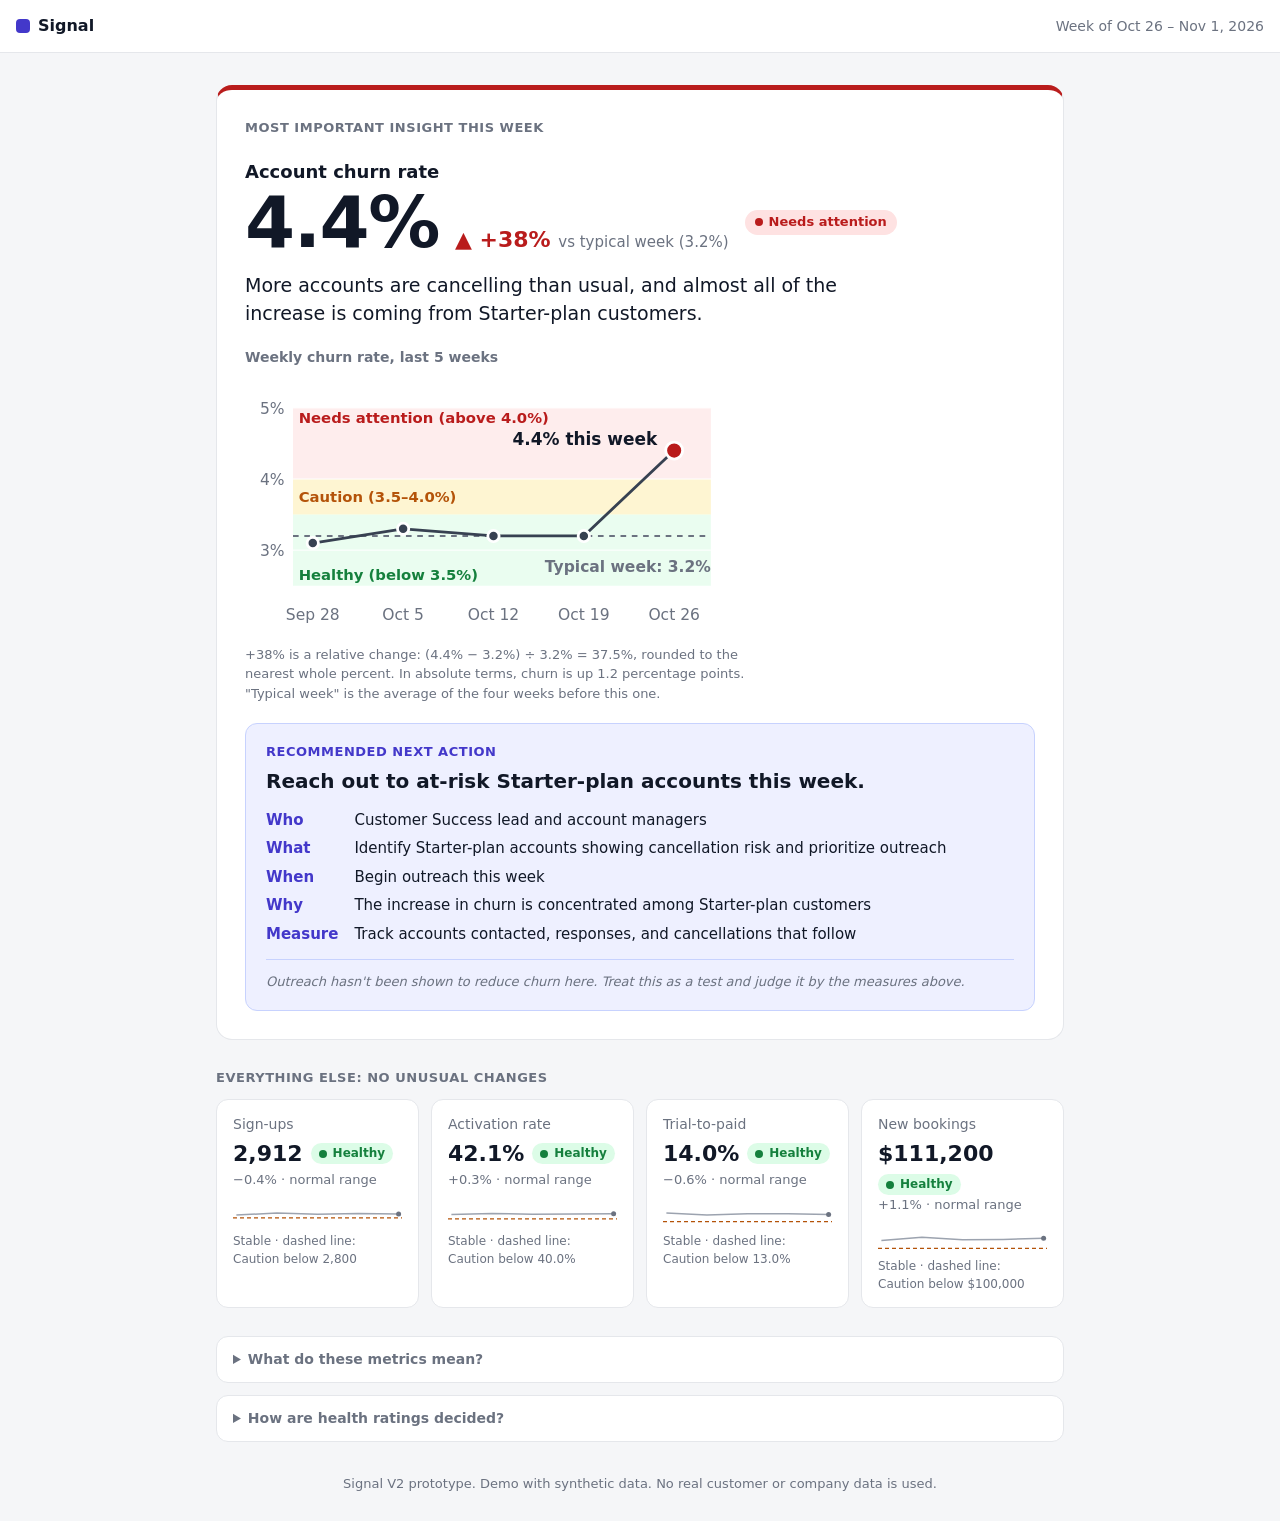
==== 01-velocity/signal-prototype-v2.html @ 641d4ac4 "Rename signal-v2.html to signal-prototype-v2.html" ====
<!doctype html>
<!-- Signal V2: self-contained prototype (HTML + embedded CSS, no external files). Synthetic data only. -->
<html lang="en">
<head>
  <meta charset="utf-8">
  <meta name="viewport" content="width=device-width, initial-scale=1">
  <title>Signal V2 · Weekly metrics</title>
  <style>
    :root {
      --bg: #f5f6f8;
      --surface: #ffffff;
      --text: #111827;
      --muted: #6b7280;
      --border: #e5e7eb;
      --accent: #4338ca;
      --accent-soft: #eef0ff;

      /* Health colors: dark tone for text/marks, soft tone for backgrounds */
      --good: #15803d;
      --good-soft: #dcfce7;
      --caution: #b45309;
      --caution-soft: #fef3c7;
      --bad: #b91c1c;
      --bad-soft: #fee2e2;
    }

    * { box-sizing: border-box; }

    body {
      margin: 0;
      background: var(--bg);
      color: var(--text);
      font: 16px/1.5 system-ui, -apple-system, "Segoe UI", Roboto, sans-serif;
    }

    .topbar {
      display: flex;
      justify-content: space-between;
      align-items: center;
      flex-wrap: wrap;
      gap: 8px;
      padding: 14px 16px;
      background: var(--surface);
      border-bottom: 1px solid var(--border);
    }
    .brand { display: flex; align-items: center; gap: 8px; font-weight: 700; }
    .logo { width: 14px; height: 14px; border-radius: 4px; background: var(--accent); }
    .week { color: var(--muted); font-size: 14px; }

    main { max-width: 880px; margin: 0 auto; padding: 32px 16px 16px; display: grid; gap: 28px; }

    .label {
      margin: 0;
      font-size: 13px;
      font-weight: 600;
      letter-spacing: 0.04em;
      text-transform: uppercase;
      color: var(--muted);
    }

    /* Health badges */
    .health {
      display: inline-flex;
      align-items: center;
      gap: 6px;
      padding: 2px 10px;
      border-radius: 999px;
      font-size: 13px;
      font-weight: 600;
      line-height: 1.6;
      white-space: nowrap;
    }
    .health .dot { width: 8px; height: 8px; border-radius: 50%; background: currentColor; }
    .health.good { color: var(--good); background: var(--good-soft); }
    .health.caution { color: var(--caution); background: var(--caution-soft); }
    .health.bad { color: var(--bad); background: var(--bad-soft); }

    /* Most important insight */
    .insight {
      background: var(--surface);
      border: 1px solid var(--border);
      border-top: 5px solid var(--bad);
      border-radius: 16px;
      padding: 28px;
      display: grid;
      gap: 20px;
    }
    .metric-name { margin: 0; font-size: 18px; font-weight: 600; }
    .value-row { display: flex; align-items: baseline; gap: 8px 16px; flex-wrap: wrap; }
    .value { margin: 0; font-size: 72px; font-weight: 700; line-height: 1.05; letter-spacing: -0.02em; }
    .change { margin: 0; font-size: 22px; font-weight: 700; }
    .change.bad { color: var(--bad); }
    .vs { font-size: 15px; font-weight: 400; color: var(--muted); }
    .value-row .health { align-self: center; }
    .takeaway { margin: 12px 0 0; font-size: 19px; line-height: 1.45; max-width: 52ch; }

    /* Churn trend chart */
    .trend { margin: 0; }
    .trend-title { font-size: 14px; font-weight: 600; color: var(--muted); margin-bottom: 6px; }
    .trend-chart { display: block; width: 100%; max-width: 480px; height: auto; overflow: visible; }
    .trend-chart text { font-family: inherit; font-size: 11px; fill: var(--muted); }
    .trend-chart .zone-good { fill: var(--good-soft); opacity: 0.6; }
    .trend-chart .zone-caution { fill: var(--caution-soft); opacity: 0.8; }
    .trend-chart .zone-bad { fill: var(--bad-soft); opacity: 0.6; }
    .trend-chart .zone-labels text { font-size: 10.5px; font-weight: 600; }
    .trend-chart .zone-labels .good { fill: var(--good); }
    .trend-chart .zone-labels .caution { fill: var(--caution); }
    .trend-chart .zone-labels .bad { fill: var(--bad); }
    .trend-chart .grid line { stroke: #ffffff; stroke-opacity: 0.7; stroke-width: 1; }
    .trend-chart .benchmark { stroke: #6b7280; stroke-width: 1.5; stroke-dasharray: 4 4; }
    .trend-chart .benchmark-label { font-size: 11px; font-weight: 600; }
    .trend-chart .trend-line { fill: none; stroke: #374151; stroke-width: 2; stroke-linejoin: round; stroke-linecap: round; }
    .trend-chart .points circle { fill: #374151; stroke: var(--surface); stroke-width: 2; }
    .trend-chart .points .now { fill: var(--bad); }
    .trend-chart .now-label { font-size: 12px; font-weight: 700; fill: var(--text); }
    .trend-note { margin: 8px 0 0; font-size: 13px; color: var(--muted); max-width: 62ch; }

    /* Recommended action */
    .action { background: var(--accent-soft); border: 1px solid #c7d2fe; border-radius: 12px; padding: 18px 20px; }
    .action .label { color: var(--accent); }
    .action-text { margin: 6px 0 0; font-size: 20px; font-weight: 700; line-height: 1.35; }
    .plan { display: grid; grid-template-columns: max-content 1fr; gap: 6px 16px; margin: 14px 0 0; font-size: 15px; }
    .plan dt { font-weight: 700; color: var(--accent); }
    .plan dd { margin: 0; }
    .caveat { margin: 14px 0 0; padding-top: 12px; border-top: 1px solid #c7d2fe; font-size: 13px; color: var(--muted); font-style: italic; }

    /* Everything else */
    .tiles { display: grid; grid-template-columns: repeat(4, minmax(0, 1fr)); gap: 12px; margin-top: 12px; }
    .tile { background: var(--surface); border: 1px solid var(--border); border-radius: 12px; padding: 14px 16px; }
    .tile p { margin: 0; }
    .tile-name { font-size: 14px; color: var(--muted); }
    .tile-head { display: flex; align-items: center; flex-wrap: wrap; gap: 4px 8px; margin-top: 2px; }
    .tile-head .health { font-size: 12px; padding: 1px 8px; }
    .tile-value { font-size: 22px; font-weight: 700; }
    .tile-change { font-size: 13px; color: var(--muted); }
    .spark { display: block; width: 100%; height: 28px; margin-top: 10px; overflow: visible; }
    .spark polyline { fill: none; stroke: #9ca3af; stroke-width: 1.5; stroke-linejoin: round; vector-effect: non-scaling-stroke; }
    .spark .spark-end { stroke: var(--muted); stroke-width: 5; stroke-linecap: round; vector-effect: non-scaling-stroke; }
    .spark .spark-threshold { stroke: var(--caution); stroke-width: 1.25; stroke-dasharray: 4 3; vector-effect: non-scaling-stroke; }
    .tile .tile-trend { font-size: 12px; color: var(--muted); margin-top: 4px; }

    /* Glossary and health ratings */
    .explainers { display: grid; gap: 12px; }
    .glossary { background: var(--surface); border: 1px solid var(--border); border-radius: 12px; padding: 12px 16px; font-size: 14px; }
    .glossary summary { cursor: pointer; font-weight: 600; color: var(--muted); }
    .glossary dl { margin: 12px 0 0; display: grid; gap: 10px; }
    .glossary dt { font-weight: 700; }
    .glossary dd { margin: 2px 0 0; color: var(--muted); }
    .direction { font-weight: 400; color: var(--muted); }
    .legend { list-style: none; margin: 12px 0 0; padding: 0; display: grid; gap: 8px; }
    .legend .health { margin-right: 6px; }
    .ratings-note { margin: 12px 0 0; font-size: 13px; color: var(--muted); font-style: italic; }

    footer { text-align: center; color: var(--muted); font-size: 13px; padding: 16px 16px 28px; }

    @media (max-width: 700px) {
      .tiles { grid-template-columns: repeat(2, minmax(0, 1fr)); }
    }
    @media (max-width: 480px) {
      main { padding-top: 20px; }
      .insight { padding: 20px; }
      .value { font-size: 56px; }
      .plan { grid-template-columns: 1fr; gap: 0; }
      .plan dd { margin-bottom: 8px; }
    }
  </style>
</head>
<body>
  <header class="topbar">
    <span class="brand"><span class="logo" aria-hidden="true"></span>Signal</span>
    <span class="week">Week of Oct 26 – Nov 1, 2026</span>
  </header>

  <main>
    <section class="insight" aria-labelledby="insight-label">
      <p class="label" id="insight-label">Most important insight this week</p>

      <div class="headline">
        <p class="metric-name">Account churn rate</p>
        <div class="value-row">
          <p class="value">4.4%</p>
          <p class="change bad"><span aria-hidden="true">▲</span> +38% <span class="vs">vs typical week (3.2%)</span></p>
          <span class="health bad"><span class="dot" aria-hidden="true"></span>Needs attention</span>
        </div>
        <p class="takeaway">More accounts are cancelling than usual, and almost all of the increase is coming from Starter-plan customers.</p>
      </div>

      <figure class="trend">
        <figcaption class="trend-title">Weekly churn rate, last 5 weeks</figcaption>
        <svg class="trend-chart" viewBox="0 0 340 186" role="img" aria-labelledby="trend-svg-title trend-svg-desc">
          <title id="trend-svg-title">Weekly account churn rate, last 5 weeks, with health zones</title>
          <desc id="trend-svg-desc">Week of Sep 28: 3.1%. Oct 5: 3.3%. Oct 12: 3.2%. Oct 19: 3.2%. All four are in the Healthy zone, below 3.5%. Oct 26, this week: 4.4%, in the Needs attention zone, above 4.0%. Typical week: 3.2%.</desc>
          <g class="zones">
            <rect class="zone-bad" x="34" y="24" width="296" height="50.4"/>
            <rect class="zone-caution" x="34" y="74.4" width="296" height="25.2"/>
            <rect class="zone-good" x="34" y="99.6" width="296" height="50.4"/>
          </g>
          <g class="zone-labels">
            <text class="bad" x="38" y="35">Needs attention (above 4.0%)</text>
            <text class="caution" x="38" y="90.5">Caution (3.5–4.0%)</text>
            <text class="good" x="38" y="146">Healthy (below 3.5%)</text>
          </g>
          <g class="grid">
            <line x1="34" x2="330" y1="124.8" y2="124.8"/>
            <line x1="34" x2="330" y1="74.4" y2="74.4"/>
            <line x1="34" x2="330" y1="24" y2="24"/>
          </g>
          <g class="axis">
            <text x="28" y="128.8" text-anchor="end">3%</text>
            <text x="28" y="78.4" text-anchor="end">4%</text>
            <text x="28" y="28" text-anchor="end">5%</text>
            <text x="48" y="174" text-anchor="middle">Sep 28</text>
            <text x="112" y="174" text-anchor="middle">Oct 5</text>
            <text x="176" y="174" text-anchor="middle">Oct 12</text>
            <text x="240" y="174" text-anchor="middle">Oct 19</text>
            <text x="304" y="174" text-anchor="middle">Oct 26</text>
          </g>
          <line class="benchmark" x1="34" x2="330" y1="114.72" y2="114.72"/>
          <text class="benchmark-label" x="330" y="140" text-anchor="end">Typical week: 3.2%</text>
          <polyline class="trend-line" points="48,119.76 112,109.68 176,114.72 240,114.72 304,54.24"/>
          <g class="points">
            <circle cx="48" cy="119.76" r="4"><title>Week of Sep 28: 3.1% (Healthy)</title></circle>
            <circle cx="112" cy="109.68" r="4"><title>Week of Oct 5: 3.3% (Healthy)</title></circle>
            <circle cx="176" cy="114.72" r="4"><title>Week of Oct 12: 3.2% (Healthy)</title></circle>
            <circle cx="240" cy="114.72" r="4"><title>Week of Oct 19: 3.2% (Healthy)</title></circle>
            <circle class="now" cx="304" cy="54.24" r="6"><title>Week of Oct 26 (this week): 4.4% (Needs attention)</title></circle>
          </g>
          <text class="now-label" x="292" y="50" text-anchor="end">4.4% this week</text>
        </svg>
        <p class="trend-note">+38% is a relative change: (4.4% − 3.2%) ÷ 3.2% = 37.5%, rounded to the nearest whole percent. In absolute terms, churn is up 1.2 percentage points. "Typical week" is the average of the four weeks before this one.</p>
      </figure>

      <div class="action">
        <p class="label">Recommended next action</p>
        <p class="action-text">Reach out to at-risk Starter-plan accounts this week.</p>
        <dl class="plan">
          <dt>Who</dt><dd>Customer Success lead and account managers</dd>
          <dt>What</dt><dd>Identify Starter-plan accounts showing cancellation risk and prioritize outreach</dd>
          <dt>When</dt><dd>Begin outreach this week</dd>
          <dt>Why</dt><dd>The increase in churn is concentrated among Starter-plan customers</dd>
          <dt>Measure</dt><dd>Track accounts contacted, responses, and cancellations that follow</dd>
        </dl>
        <p class="caveat">Outreach hasn't been shown to reduce churn here. Treat this as a test and judge it by the measures above.</p>
      </div>
    </section>

    <section aria-labelledby="rest-label">
      <h2 class="label" id="rest-label">Everything else: no unusual changes</h2>
      <div class="tiles">
        <div class="tile">
          <p class="tile-name">Sign-ups</p>
          <div class="tile-head">
            <p class="tile-value">2,912</p>
            <span class="health good"><span class="dot" aria-hidden="true"></span>Healthy</span>
          </div>
          <p class="tile-change">−0.4% · normal range</p>
          <svg class="spark" viewBox="0 0 100 28" preserveAspectRatio="none" role="img">
            <title>Sign-ups, last 5 weeks: 2,880, 2,941, 2,905, 2,924, 2,912. Healthy. Caution below 2,800.</title>
            <line class="spark-threshold" x1="0" x2="100" y1="17.86" y2="17.86"/>
            <polyline points="2,15.11 26,13.02 50,14.25 74,13.60 98,14.01"/>
            <path class="spark-end" d="M98 14.01h0"/>
          </svg>
          <p class="tile-trend">Stable · dashed line: Caution below 2,800</p>
        </div>
        <div class="tile">
          <p class="tile-name">Activation rate</p>
          <div class="tile-head">
            <p class="tile-value">42.1%</p>
            <span class="health good"><span class="dot" aria-hidden="true"></span>Healthy</span>
          </div>
          <p class="tile-change">+0.3% · normal range</p>
          <svg class="spark" viewBox="0 0 100 28" preserveAspectRatio="none" role="img">
            <title>Activation rate, last 5 weeks: 41.8%, 42.2%, 41.9%, 42.0%, 42.1%. Healthy. Caution below 40.0%.</title>
            <line class="spark-threshold" x1="0" x2="100" y1="18.75" y2="18.75"/>
            <polyline points="2,14.46 26,13.51 50,14.22 74,14.06 98,13.75"/>
            <path class="spark-end" d="M98 13.75h0"/>
          </svg>
          <p class="tile-trend">Stable · dashed line: Caution below 40.0%</p>
        </div>
        <div class="tile">
          <p class="tile-name">Trial-to-paid</p>
          <div class="tile-head">
            <p class="tile-value">14.0%</p>
            <span class="health good"><span class="dot" aria-hidden="true"></span>Healthy</span>
          </div>
          <p class="tile-change">−0.6% · normal range</p>
          <svg class="spark" viewBox="0 0 100 28" preserveAspectRatio="none" role="img">
            <title>Trial-to-paid, last 5 weeks: 14.2%, 13.9%, 14.1%, 14.1%, 14.0%. Healthy. Caution below 13.0%.</title>
            <line class="spark-threshold" x1="0" x2="100" y1="21.52" y2="21.52"/>
            <polyline points="2,12.98 26,15.12 50,13.69 74,13.80 98,14.41"/>
            <path class="spark-end" d="M98 14.41h0"/>
          </svg>
          <p class="tile-trend">Stable · dashed line: Caution below 13.0%</p>
        </div>
        <div class="tile">
          <p class="tile-name">New bookings</p>
          <div class="tile-head">
            <p class="tile-value">$111,200</p>
            <span class="health good"><span class="dot" aria-hidden="true"></span>Healthy</span>
          </div>
          <p class="tile-change">+1.1% · normal range</p>
          <svg class="spark" viewBox="0 0 100 28" preserveAspectRatio="none" role="img">
            <title>New bookings, last 5 weeks: $108,900, $112,400, $109,700, $110,000, $111,200. Healthy. Caution below $100,000.</title>
            <line class="spark-threshold" x1="0" x2="100" y1="23.45" y2="23.45"/>
            <polyline points="2,15.39 26,12.23 50,14.67 74,14.40 98,13.31"/>
            <path class="spark-end" d="M98 13.31h0"/>
          </svg>
          <p class="tile-trend">Stable · dashed line: Caution below $100,000</p>
        </div>
      </div>
    </section>

    <div class="explainers">
      <details class="glossary">
        <summary>What do these metrics mean?</summary>
        <dl>
          <dt>Churn rate</dt><dd>The percentage of existing customer accounts that cancel during a given period.</dd>
          <dt>Activation rate</dt><dd>The percentage of new users or accounts that complete a defined first-value action.</dd>
          <dt>Trial-to-paid conversion</dt><dd>The percentage of trial accounts that become paying customers.</dd>
          <dt>New bookings</dt><dd>The value of newly contracted business during the period.</dd>
        </dl>
      </details>

      <details class="glossary ratings">
        <summary>How are health ratings decided?</summary>
        <ul class="legend">
          <li><span class="health good"><span class="dot" aria-hidden="true"></span>Healthy</span> Green: within the expected range.</li>
          <li><span class="health caution"><span class="dot" aria-hidden="true"></span>Caution</span> Amber: near or slightly outside the expected range. Worth monitoring.</li>
          <li><span class="health bad"><span class="dot" aria-hidden="true"></span>Needs attention</span> Red: well outside the expected range. Act on it.</li>
        </ul>
        <p class="ratings-note">Thresholds are illustrative, based on synthetic product assumptions, not verified industry benchmarks. Ratings use the value as shown on the dashboard.</p>
        <dl>
          <dt>Churn rate <span class="direction">(lower is better)</span></dt>
          <dd>Healthy: below 3.5% · Caution: 3.5% to 4.0%, including exactly 3.5% and exactly 4.0% · Needs attention: above 4.0%</dd>
          <dt>Sign-ups <span class="direction">(higher is better)</span></dt>
          <dd>Healthy: 2,800 or more · Caution: 2,600 to 2,799 · Needs attention: fewer than 2,600</dd>
          <dt>Activation rate <span class="direction">(higher is better)</span></dt>
          <dd>Healthy: 40.0% or higher · Caution: 37.0% or higher, but below 40.0% · Needs attention: below 37.0%</dd>
          <dt>Trial-to-paid conversion <span class="direction">(higher is better)</span></dt>
          <dd>Healthy: 13.0% or higher · Caution: 12.0% or higher, but below 13.0% · Needs attention: below 12.0%</dd>
          <dt>New bookings <span class="direction">(higher is better)</span></dt>
          <dd>Healthy: $100,000 or more · Caution: $90,000 or more, but below $100,000 · Needs attention: below $90,000</dd>
        </dl>
      </details>
    </div>
  </main>

  <footer>Signal V2 prototype. Demo with synthetic data. No real customer or company data is used.</footer>
</body>
</html>
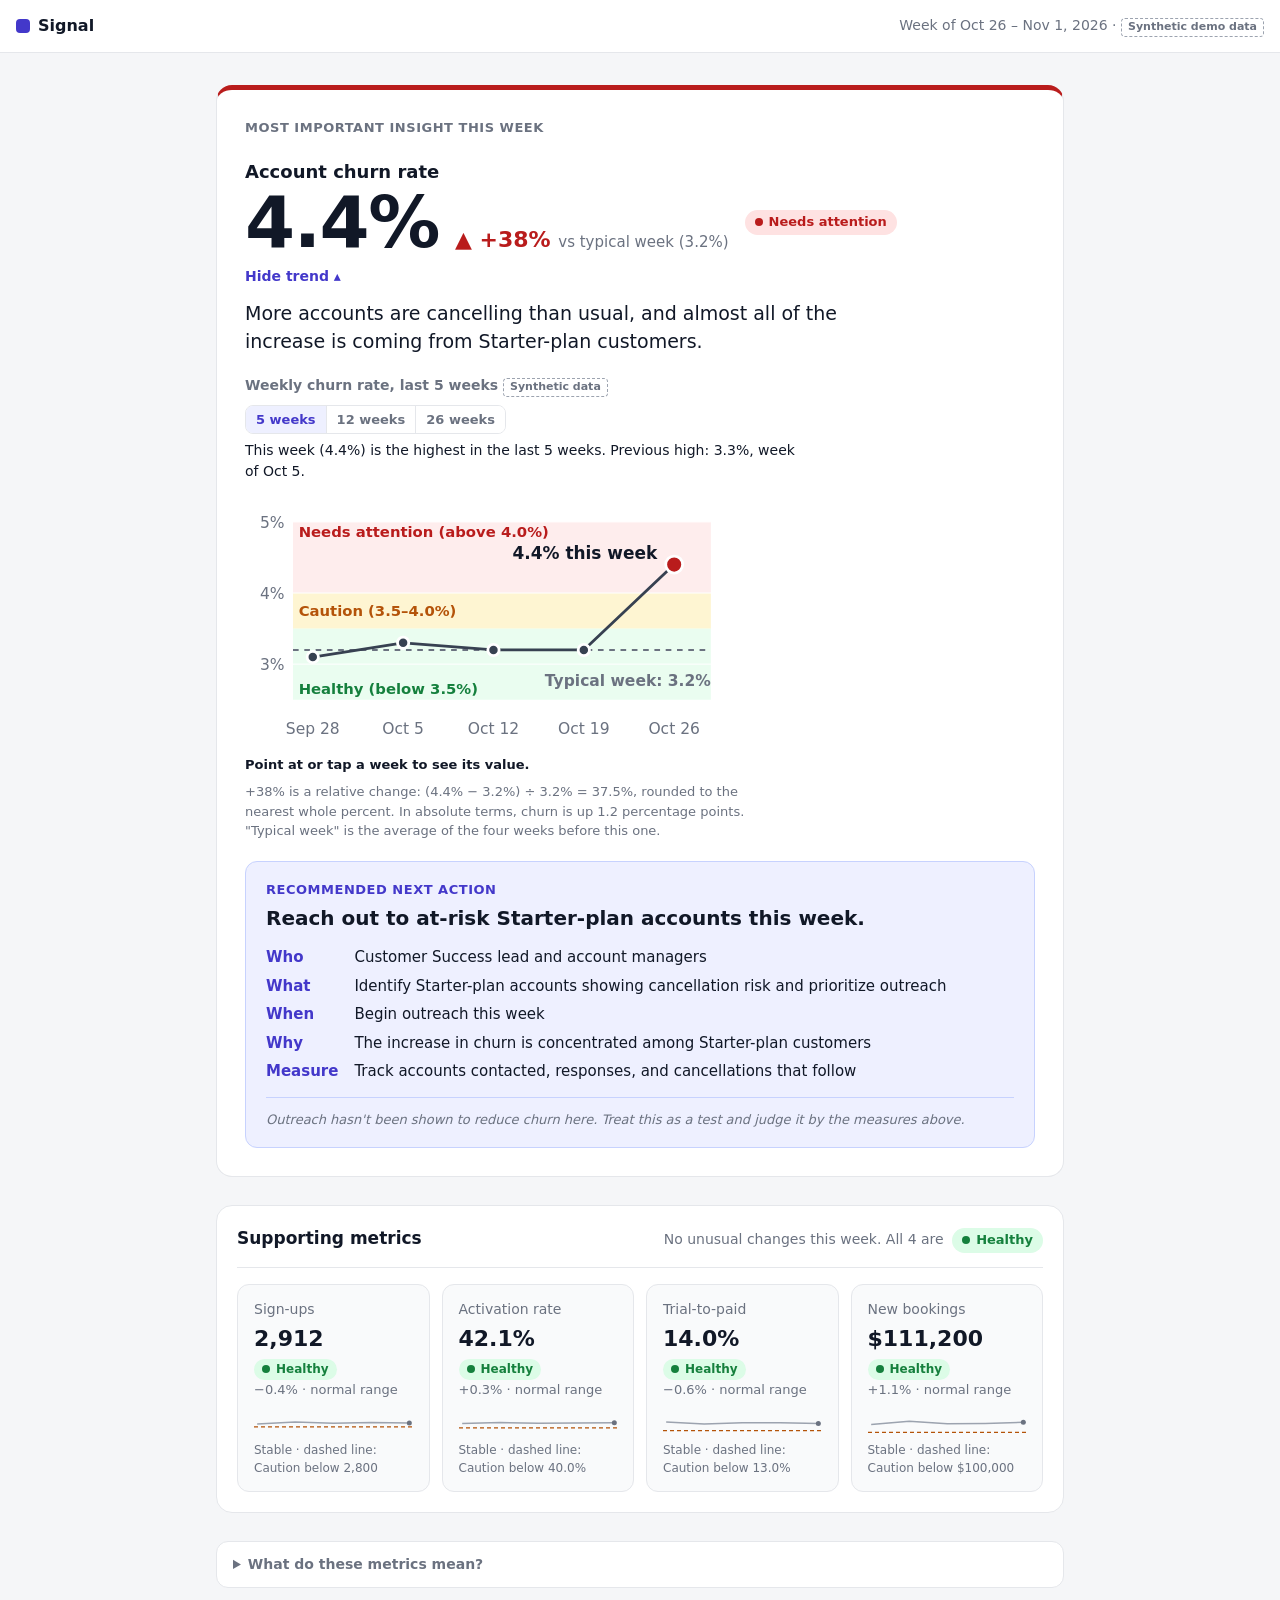
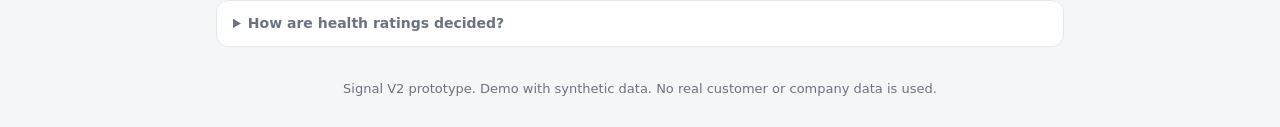
==== commit cd9e3d2c: "Add files via upload" ====
--- a/01-velocity/signal-prototype-v2.html
+++ b/01-velocity/signal-prototype-v2.html
@@ -1,5 +1,5 @@
 <!doctype html>
-<!-- Signal V2: self-contained prototype (HTML + embedded CSS, no external files). Synthetic data only. -->
+<!-- Signal V2: self-contained prototype (HTML + embedded CSS and JavaScript, no external files). Synthetic data only. -->
 <html lang="en">
 <head>
   <meta charset="utf-8">
@@ -25,6 +25,7 @@
     }
 
     * { box-sizing: border-box; }
+    [hidden] { display: none !important; }
 
     body {
       margin: 0;
@@ -85,7 +86,24 @@
       display: grid;
       gap: 20px;
     }
-    .metric-name { margin: 0; font-size: 18px; font-weight: 600; }
+    .headline-btn {
+      display: block;
+      width: 100%;
+      margin: 0;
+      padding: 0;
+      border: 0;
+      border-radius: 12px;
+      background: none;
+      color: inherit;
+      font: inherit;
+      text-align: left;
+      cursor: pointer;
+    }
+    .headline-btn:focus-visible { outline: 3px solid var(--accent); outline-offset: 6px; }
+    .headline-btn:hover .drill-hint { text-decoration: underline; }
+    .drill-hint { display: inline-block; margin-top: 6px; font-size: 14px; font-weight: 600; color: var(--accent); }
+    .drill-hint:empty { display: none; }
+    .metric-name { display: block; margin: 0; font-size: 18px; font-weight: 600; }
     .value-row { display: flex; align-items: baseline; gap: 8px 16px; flex-wrap: wrap; }
     .value { margin: 0; font-size: 72px; font-weight: 700; line-height: 1.05; letter-spacing: -0.02em; }
     .change { margin: 0; font-size: 22px; font-weight: 700; }
@@ -96,7 +114,17 @@
 
     /* Churn trend chart */
     .trend { margin: 0; }
-    .trend-title { font-size: 14px; font-weight: 600; color: var(--muted); margin-bottom: 6px; }
+    .trend-head { display: flex; justify-content: space-between; align-items: center; flex-wrap: wrap; gap: 8px 16px; max-width: 480px; margin-bottom: 6px; }
+    .trend-title { font-size: 14px; font-weight: 600; color: var(--muted); }
+    .synthetic { display: inline-block; padding: 0 6px; border: 1px dashed #9ca3af; border-radius: 4px; font-size: 11px; font-weight: 600; color: var(--muted); white-space: nowrap; }
+    .range { display: inline-flex; border: 1px solid var(--border); border-radius: 8px; overflow: hidden; }
+    .range button { padding: 4px 10px; border: 0; border-left: 1px solid var(--border); background: var(--surface); color: var(--muted); font: inherit; font-size: 13px; font-weight: 600; cursor: pointer; }
+    .range button:first-child { border-left: 0; }
+    .range button[aria-pressed="true"] { background: var(--accent-soft); color: var(--accent); }
+    .range button:focus-visible { outline: 2px solid var(--accent); outline-offset: -2px; }
+    .trend-summary { margin: 0 0 6px; font-size: 14px; max-width: 62ch; }
+    .trend-summary:empty { display: none; }
+    .readout { margin: 4px 0 0; font-size: 13px; font-weight: 600; color: var(--text); min-height: 1.5em; }
     .trend-chart { display: block; width: 100%; max-width: 480px; height: auto; overflow: visible; }
     .trend-chart text { font-family: inherit; font-size: 11px; fill: var(--muted); }
     .trend-chart .zone-good { fill: var(--good-soft); opacity: 0.6; }
@@ -112,6 +140,10 @@
     .trend-chart .trend-line { fill: none; stroke: #374151; stroke-width: 2; stroke-linejoin: round; stroke-linecap: round; }
     .trend-chart .points circle { fill: #374151; stroke: var(--surface); stroke-width: 2; }
     .trend-chart .points .now { fill: var(--bad); }
+    .trend-chart .points.dense circle { stroke-width: 1; }
+    .trend-chart .guide { stroke: #374151; stroke-width: 1; stroke-dasharray: 2 2; }
+    .trend-chart .focus { fill: none; stroke: var(--accent); stroke-width: 2; }
+    .trend-chart .hit { fill: transparent; cursor: crosshair; }
     .trend-chart .now-label { font-size: 12px; font-weight: 700; fill: var(--text); }
     .trend-note { margin: 8px 0 0; font-size: 13px; color: var(--muted); max-width: 62ch; }
 
@@ -124,9 +156,14 @@
     .plan dd { margin: 0; }
     .caveat { margin: 14px 0 0; padding-top: 12px; border-top: 1px solid #c7d2fe; font-size: 13px; color: var(--muted); font-style: italic; }
 
-    /* Everything else */
-    .tiles { display: grid; grid-template-columns: repeat(4, minmax(0, 1fr)); gap: 12px; margin-top: 12px; }
-    .tile { background: var(--surface); border: 1px solid var(--border); border-radius: 12px; padding: 14px 16px; }
+    /* Supporting metrics panel */
+    .supporting { background: var(--surface); border: 1px solid var(--border); border-radius: 16px; padding: 20px; }
+    .supporting-head { display: flex; justify-content: space-between; align-items: baseline; flex-wrap: wrap; gap: 4px 16px; padding-bottom: 14px; border-bottom: 1px solid var(--border); }
+    .supporting-title { margin: 0; font-size: 17px; font-weight: 700; }
+    .supporting-sub { margin: 0; font-size: 14px; color: var(--muted); }
+    .supporting-sub .health { margin-left: 4px; }
+    .tiles { display: grid; grid-template-columns: repeat(4, minmax(0, 1fr)); gap: 12px; margin-top: 16px; }
+    .tile { background: #f9fafb; border: 1px solid var(--border); border-radius: 12px; padding: 14px 16px; }
     .tile p { margin: 0; }
     .tile-name { font-size: 14px; color: var(--muted); }
     .tile-head { display: flex; align-items: center; flex-wrap: wrap; gap: 4px 8px; margin-top: 2px; }
@@ -159,6 +196,7 @@
     @media (max-width: 480px) {
       main { padding-top: 20px; }
       .insight { padding: 20px; }
+      .supporting { padding: 16px; }
       .value { font-size: 56px; }
       .plan { grid-template-columns: 1fr; gap: 0; }
       .plan dd { margin-bottom: 8px; }
@@ -168,7 +206,7 @@
 <body>
   <header class="topbar">
     <span class="brand"><span class="logo" aria-hidden="true"></span>Signal</span>
-    <span class="week">Week of Oct 26 – Nov 1, 2026</span>
+    <span class="week">Week of Oct 26 – Nov 1, 2026 · <span class="synthetic">Synthetic demo data</span></span>
   </header>
 
   <main>
@@ -176,17 +214,28 @@
       <p class="label" id="insight-label">Most important insight this week</p>
 
       <div class="headline">
-        <p class="metric-name">Account churn rate</p>
-        <div class="value-row">
-          <p class="value">4.4%</p>
-          <p class="change bad"><span aria-hidden="true">▲</span> +38% <span class="vs">vs typical week (3.2%)</span></p>
-          <span class="health bad"><span class="dot" aria-hidden="true"></span>Needs attention</span>
-        </div>
+        <button type="button" class="headline-btn" id="churn-toggle" aria-expanded="true" aria-controls="churn-detail">
+          <span class="metric-name">Account churn rate</span>
+          <span class="value-row">
+            <span class="value">4.4%</span>
+            <span class="change bad"><span aria-hidden="true">▲</span> +38% <span class="vs">vs typical week (3.2%)</span></span>
+            <span class="health bad"><span class="dot" aria-hidden="true"></span>Needs attention</span>
+          </span>
+          <span class="drill-hint" id="churn-hint"></span>
+        </button>
         <p class="takeaway">More accounts are cancelling than usual, and almost all of the increase is coming from Starter-plan customers.</p>
       </div>
 
-      <figure class="trend">
-        <figcaption class="trend-title">Weekly churn rate, last 5 weeks</figcaption>
+      <figure class="trend" id="churn-detail">
+        <div class="trend-head">
+          <figcaption class="trend-title" id="trend-title">Weekly churn rate, last 5 weeks <span class="synthetic">Synthetic data</span></figcaption>
+          <div class="range" role="group" aria-label="Time range" hidden>
+            <button type="button" data-weeks="5" aria-pressed="true">5 weeks</button>
+            <button type="button" data-weeks="12" aria-pressed="false">12 weeks</button>
+            <button type="button" data-weeks="26" aria-pressed="false">26 weeks</button>
+          </div>
+        </div>
+        <p class="trend-summary" id="trend-summary"></p>
         <svg class="trend-chart" viewBox="0 0 340 186" role="img" aria-labelledby="trend-svg-title trend-svg-desc">
           <title id="trend-svg-title">Weekly account churn rate, last 5 weeks, with health zones</title>
           <desc id="trend-svg-desc">Week of Sep 28: 3.1%. Oct 5: 3.3%. Oct 12: 3.2%. Oct 19: 3.2%. All four are in the Healthy zone, below 3.5%. Oct 26, this week: 4.4%, in the Needs attention zone, above 4.0%. Typical week: 3.2%.</desc>
@@ -227,6 +276,7 @@
           </g>
           <text class="now-label" x="292" y="50" text-anchor="end">4.4% this week</text>
         </svg>
+        <p class="readout" id="trend-readout" aria-live="polite" hidden></p>
         <p class="trend-note">+38% is a relative change: (4.4% − 3.2%) ÷ 3.2% = 37.5%, rounded to the nearest whole percent. In absolute terms, churn is up 1.2 percentage points. "Typical week" is the average of the four weeks before this one.</p>
       </figure>
 
@@ -244,8 +294,11 @@
       </div>
     </section>
 
-    <section aria-labelledby="rest-label">
-      <h2 class="label" id="rest-label">Everything else: no unusual changes</h2>
+    <section class="supporting" aria-labelledby="rest-label">
+      <div class="supporting-head">
+        <h2 class="supporting-title" id="rest-label">Supporting metrics</h2>
+        <p class="supporting-sub">No unusual changes this week. All 4 are <span class="health good"><span class="dot" aria-hidden="true"></span>Healthy</span></p>
+      </div>
       <div class="tiles">
         <div class="tile">
           <p class="tile-name">Sign-ups</p>
@@ -346,5 +399,123 @@
   </main>
 
   <footer>Signal V2 prototype. Demo with synthetic data. No real customer or company data is used.</footer>
+
+  <script>
+    // Churn drill-down: headline toggle, time-range filter, and hover/tap readout.
+    // Without JavaScript the page keeps the static 5-week chart above.
+    (function () {
+      // SYNTHETIC weekly churn rates (%), 26 weeks from the week of May 4 to the week of Oct 26, 2026. Not real data.
+      var values = [3.0, 3.2, 2.9, 3.1, 3.3, 3.0, 3.2, 3.4, 3.1, 2.9, 3.0, 3.2, 3.1, 3.3, 3.0, 3.2, 3.1, 2.9, 3.2, 3.0, 3.3,
+                    3.1, 3.3, 3.2, 3.2, 4.4];
+      var weeks = values.map(function (v, i) {
+        var d = new Date(2026, 4, 4 + i * 7);
+        return { label: d.toLocaleDateString('en-US', { month: 'short', day: 'numeric' }), v: v };
+      });
+
+      var toggle = document.getElementById('churn-toggle');
+      var hint = document.getElementById('churn-hint');
+      var detail = document.getElementById('churn-detail');
+      var range = detail.querySelector('.range');
+      var title = document.getElementById('trend-title');
+      var summary = document.getElementById('trend-summary');
+      var svg = detail.querySelector('.trend-chart');
+      var readout = document.getElementById('trend-readout');
+      var defaultReadout = 'Point at or tap a week to see its value.';
+      var data, step;
+
+      function y(v) { return 150 - (v - 2.5) * 50.4; }
+      function x(i) { return 48 + i * step; }
+      function fmt(v) { return v.toFixed(1) + '%'; }
+      function health(v) { return v < 3.5 ? 'Healthy' : v <= 4.0 ? 'Caution' : 'Needs attention'; }
+
+      function render(n) {
+        data = weeks.slice(-n);
+        var last = data.length - 1;
+        step = 256 / last;
+        var every = n <= 5 ? 1 : n <= 12 ? 3 : 5;
+        var s = '<title id="trend-svg-title">Weekly account churn rate, last ' + n + ' weeks, with health zones. Synthetic data.</title>' +
+          '<desc id="trend-svg-desc">' + data.map(function (w, i) {
+            return 'Week of ' + w.label + (i === last ? ', this week' : '') + ': ' + fmt(w.v) + ', ' + health(w.v);
+          }).join('. ') + '. Typical week: 3.2%.</desc>' +
+          '<g class="zones"><rect class="zone-bad" x="34" y="24" width="296" height="50.4"/>' +
+          '<rect class="zone-caution" x="34" y="74.4" width="296" height="25.2"/>' +
+          '<rect class="zone-good" x="34" y="99.6" width="296" height="50.4"/></g>' +
+          '<g class="zone-labels"><text class="bad" x="38" y="35">Needs attention (above 4.0%)</text>' +
+          '<text class="caution" x="38" y="90.5">Caution (3.5–4.0%)</text>' +
+          '<text class="good" x="38" y="146">Healthy (below 3.5%)</text></g>' +
+          '<g class="grid"><line x1="34" x2="330" y1="124.8" y2="124.8"/><line x1="34" x2="330" y1="74.4" y2="74.4"/>' +
+          '<line x1="34" x2="330" y1="24" y2="24"/></g>' +
+          '<g class="axis"><text x="28" y="128.8" text-anchor="end">3%</text><text x="28" y="78.4" text-anchor="end">4%</text>' +
+          '<text x="28" y="28" text-anchor="end">5%</text>';
+        for (var i = last; i >= 0; i -= every) {
+          s += '<text x="' + x(i) + '" y="174" text-anchor="middle">' + data[i].label + '</text>';
+        }
+        s += '</g><line class="benchmark" x1="34" x2="330" y1="114.72" y2="114.72"/>' +
+          '<text class="benchmark-label" x="330" y="140" text-anchor="end">Typical week: 3.2%</text>' +
+          '<line class="guide" x1="0" x2="0" y1="24" y2="150" visibility="hidden"/>' +
+          '<polyline class="trend-line" points="' + data.map(function (w, i) { return x(i) + ',' + y(w.v); }).join(' ') + '"/>' +
+          '<g class="points' + (n > 12 ? ' dense' : '') + '">';
+        data.forEach(function (w, i) {
+          s += i === last
+            ? '<circle class="now" cx="' + x(i) + '" cy="' + y(w.v) + '" r="6"/>'
+            : '<circle cx="' + x(i) + '" cy="' + y(w.v) + '" r="' + (n > 12 ? 2.5 : 4) + '"/>';
+        });
+        s += '</g><circle class="focus" r="7" visibility="hidden"/>' +
+          '<text class="now-label" x="292" y="50" text-anchor="end">4.4% this week</text>' +
+          '<rect class="hit" x="34" y="24" width="296" height="150"/>';
+        svg.innerHTML = s;
+
+        var prev = data.slice(0, last);
+        var high = Math.max.apply(null, prev.map(function (w) { return w.v; }));
+        var highWeek = prev.filter(function (w) { return w.v === high; }).pop();
+        title.innerHTML = 'Weekly churn rate, last ' + n + ' weeks <span class="synthetic">Synthetic data</span>';
+        summary.textContent = 'This week (4.4%) is the highest in the last ' + n + ' weeks. Previous high: ' +
+          fmt(high) + ', week of ' + highWeek.label + '.';
+        readout.textContent = defaultReadout;
+      }
+
+      function showWeek(evt) {
+        var pt = svg.createSVGPoint();
+        pt.x = evt.clientX; pt.y = evt.clientY;
+        var px = pt.matrixTransform(svg.getScreenCTM().inverse()).x;
+        var i = Math.max(0, Math.min(data.length - 1, Math.round((px - 48) / step)));
+        var w = data[i], guide = svg.querySelector('.guide'), focus = svg.querySelector('.focus');
+        guide.setAttribute('x1', x(i)); guide.setAttribute('x2', x(i)); guide.setAttribute('visibility', 'visible');
+        focus.setAttribute('cx', x(i)); focus.setAttribute('cy', y(w.v)); focus.setAttribute('visibility', 'visible');
+        readout.textContent = 'Week of ' + w.label + (i === data.length - 1 ? ' (this week)' : '') + ': ' +
+          fmt(w.v) + ' · ' + health(w.v);
+      }
+
+      function clearWeek(evt) {
+        if (evt.pointerType === 'touch') return;
+        svg.querySelector('.guide').setAttribute('visibility', 'hidden');
+        svg.querySelector('.focus').setAttribute('visibility', 'hidden');
+        readout.textContent = defaultReadout;
+      }
+
+      svg.addEventListener('pointermove', showWeek);
+      svg.addEventListener('pointerdown', showWeek);
+      svg.addEventListener('pointerleave', clearWeek);
+
+      range.addEventListener('click', function (evt) {
+        var btn = evt.target.closest('button');
+        if (!btn) return;
+        range.querySelectorAll('button').forEach(function (b) { b.setAttribute('aria-pressed', b === btn ? 'true' : 'false'); });
+        render(Number(btn.dataset.weeks));
+      });
+
+      toggle.addEventListener('click', function () {
+        var open = detail.hidden;
+        detail.hidden = !open;
+        toggle.setAttribute('aria-expanded', String(open));
+        hint.textContent = open ? 'Hide trend ▴' : 'View trend ▾';
+      });
+
+      hint.textContent = 'Hide trend ▴';
+      range.hidden = false;
+      readout.hidden = false;
+      render(5);
+    })();
+  </script>
 </body>
 </html>
